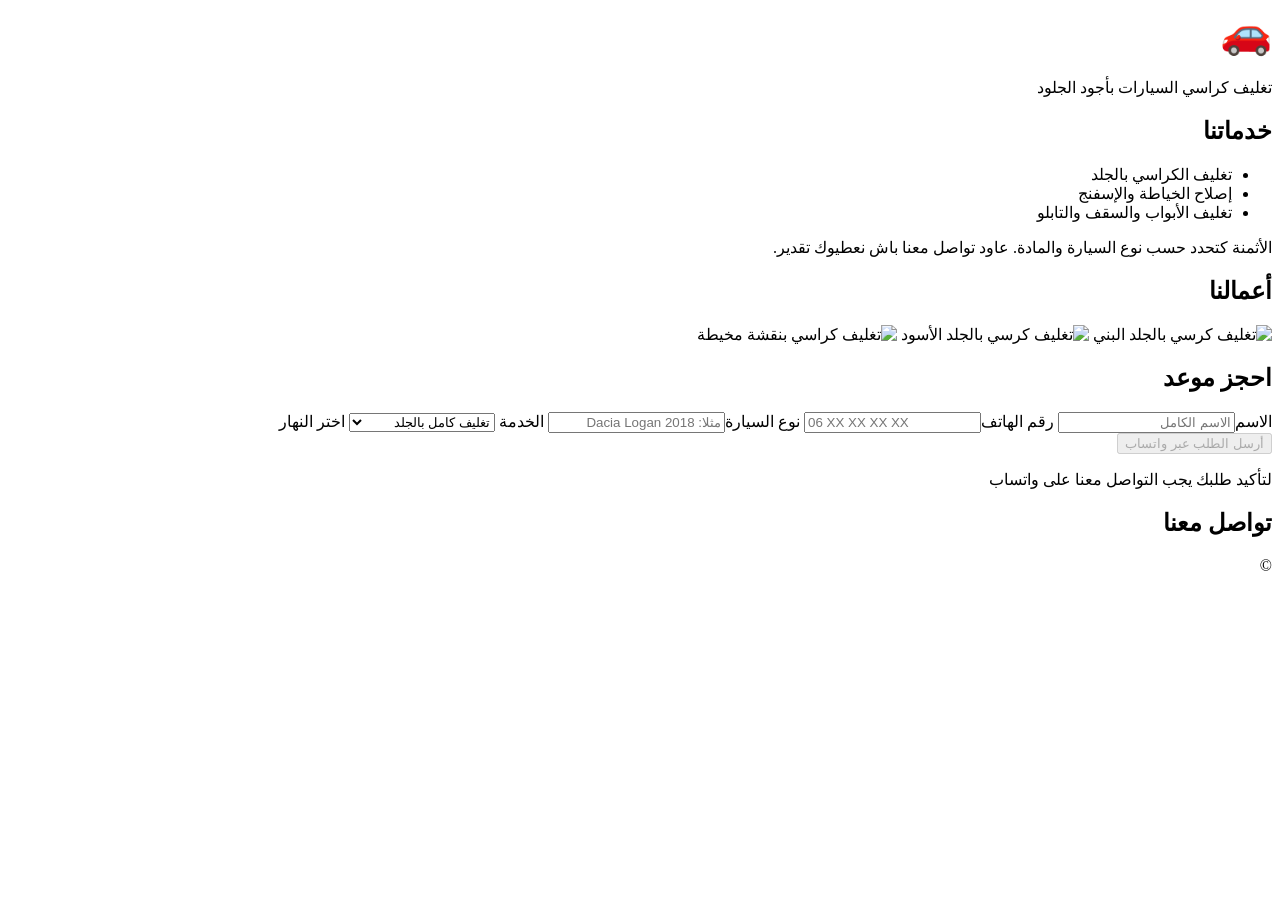
==== index.html @ 63fe9cb1 "Update stylesheet and script references in index.html" ====
<!DOCTYPE html>
<html lang="ar" dir="rtl">
<head>
<meta charset="utf-8">
<meta name="viewport" content="width=device-width, initial-scale=1, viewport-fit=cover">
<title>AUTO QUIR – حجز موعد</title>
<link rel="stylesheet" href="style.css">
</head>
<body>
<div class="w">
<header>
<div style="font-size:42px">🚗</div>
<h1 id="name"></h1>
<p>تغليف كراسي السيارات بأجود الجلود</p>
</header>

<section>
<h2>خدماتنا</h2>
<ul>
<li>تغليف الكراسي بالجلد</li>
<li>إصلاح الخياطة والإسفنج</li>
<li>تغليف الأبواب والسقف والتابلو</li>
</ul>
<p class="note">الأثمنة كتحدد حسب نوع السيارة والمادة. عاود تواصل معنا باش نعطيوك تقدير.</p>
</section>

<section>
<h2>أعمالنا</h2>
<div class="images">
<img src="images/brown.jpeg" alt="تغليف كرسي بالجلد البني" loading="lazy">
<img src="images/black.jpeg" alt="تغليف كرسي بالجلد الأسود" loading="lazy">
<img src="images/honey.jpeg" alt="تغليف كراسي بنقشة مخيطة" loading="lazy">
</div>
</section>

<section>
<h2>احجز موعد</h2>
<label>الاسم</label><input id="cn" placeholder="الاسم الكامل">
<label>رقم الهاتف</label><input id="cp" type="tel" inputmode="tel" placeholder="06 XX XX XX XX">
<label>نوع السيارة</label><input id="cc" placeholder="مثلا: Dacia Logan 2018">
<label>الخدمة</label>
<select id="cs"><option>تغليف كامل بالجلد</option><option>إصلاح</option><option>تغليف السقف / الأبواب</option><option>أخرى</option></select>
<label>اختر النهار</label><div class="row" id="days"></div>

<button class="btn" id="go" disabled>أرسل الطلب عبر واتساب</button>
<p class="note">لتأكيد طلبك يجب التواصل معنا على واتساب</p>
</section>

<section>
<h2>تواصل معنا</h2>
<p id="addr" style="margin:0 0 4px"></p>
<p id="hrs" style="margin:0 0 12px;color:var(--mut)"></p>
<div class="soc" id="soc"></div>
</section>
<footer>© <span id="yr"></span></footer>
</div>

<script src="script.js"></script>
</body>
</html>
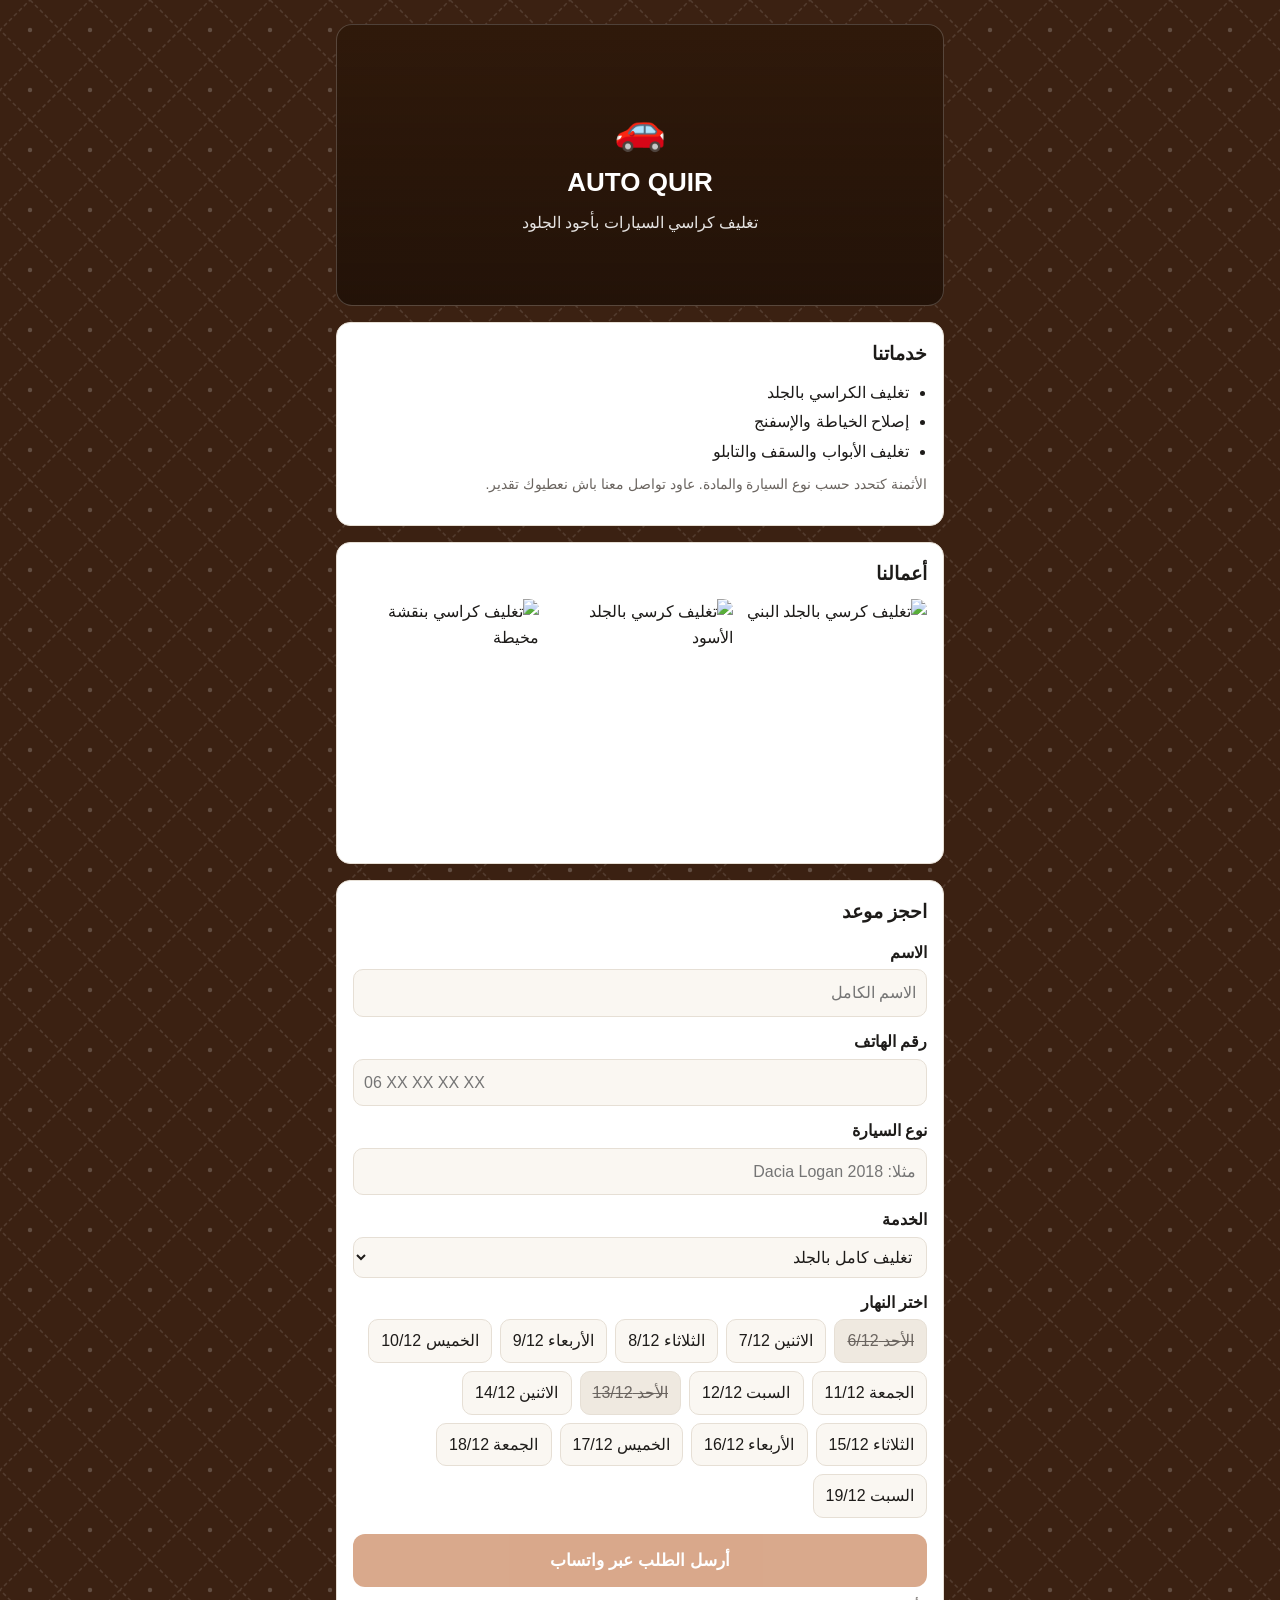
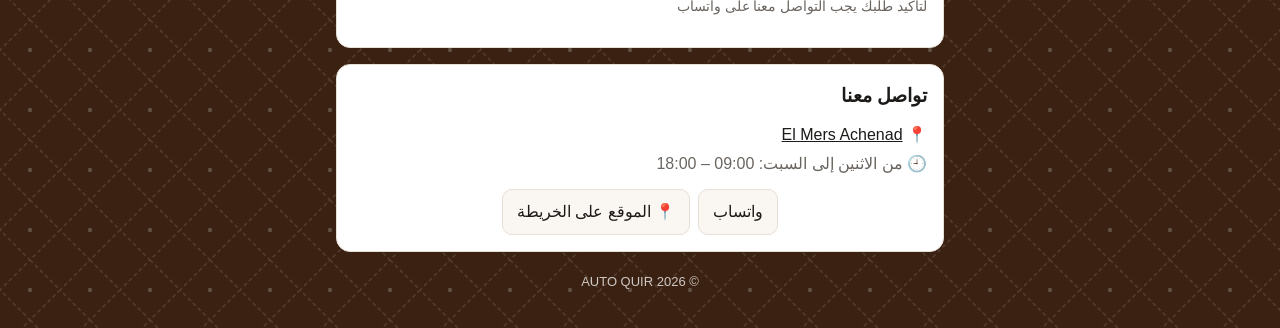
==== commit 6b10c4c4: "Update index.html" ====
--- a/index.html
+++ b/index.html
@@ -27,9 +27,9 @@
 <section>
 <h2>أعمالنا</h2>
 <div class="images">
-<img src="images/brown.jpeg" alt="تغليف كرسي بالجلد البني" loading="lazy">
-<img src="images/black.jpeg" alt="تغليف كرسي بالجلد الأسود" loading="lazy">
-<img src="images/honey.jpeg" alt="تغليف كراسي بنقشة مخيطة" loading="lazy">
+<img src="images/brown.jpg" alt="تغليف كرسي بالجلد البني" loading="lazy">
+<img src="images/black.jpg" alt="تغليف كرسي بالجلد الأسود" loading="lazy">
+<img src="images/honey.jpg" alt="تغليف كراسي بنقشة مخيطة" loading="lazy">
 </div>
 </section>
 
--- a/style.css
+++ b/style.css
@@ -0,0 +1,28 @@
+:root{box-sizing:border-box;padding-top:env(safe-area-inset-top,0px);padding-bottom:env(safe-area-inset-bottom,0px);--bg:#faf7f2;--card:#fff;--tx:#1d1b19;--mut:#6b6560;--ac:#b4541a;--acx:#fff;--bd:#e6dfd5;--busy:#efe9e0}
+html{scroll-padding-top:env(safe-area-inset-top,0px)}
+@media (prefers-color-scheme:dark){:root:not([data-theme="light"]){color-scheme:dark;--bg:#16130f;--card:#201c17;--tx:#f3eee7;--mut:#a39a8f;--ac:#e0763a;--acx:#16130f;--bd:#38322a;--busy:#2a251e}}
+:root[data-theme="dark"]{color-scheme:dark;--bg:#16130f;--card:#201c17;--tx:#f3eee7;--mut:#a39a8f;--ac:#e0763a;--acx:#16130f;--bd:#38322a;--busy:#2a251e}
+*{box-sizing:border-box}
+body{margin:0;background:#3b2112 url("data:image/svg+xml,%3Csvg xmlns='http://www.w3.org/2000/svg' width='60' height='60'%3E%3Cpath d='M30 0L60 30L30 60L0 30Z' fill='none' stroke='%23ffffff' stroke-opacity='.12' stroke-width='1.5' stroke-dasharray='4 3'/%3E%3Ccircle cx='30' cy='30' r='2.2' fill='%23ffffff' fill-opacity='.2'/%3E%3C/svg%3E");color:var(--tx);font-family:"Segoe UI",Tahoma,Arial,sans-serif;line-height:1.6}
+.w{max-width:640px;margin:0 auto;padding:16px}
+header{text-align:center;padding:70px 16px;margin-top:8px;border-radius:16px;color:#fff;border:1px solid rgba(255,255,255,.2);background:linear-gradient(rgba(25,13,6,.55),rgba(25,13,6,.8)),url("images/honey.jpg") center/cover no-repeat,#4a2810}
+h1{margin:0 0 6px;font-size:26px}
+header p{margin:0;color:rgba(255,255,255,.88)}
+section{background:var(--card);border:1px solid var(--bd);border-radius:14px;padding:16px;margin-top:16px}
+h2{margin:0 0 10px;font-size:19px}
+ul{margin:0;padding:0 18px}
+li{margin:4px 0}
+.row{display:flex;flex-wrap:wrap;gap:8px}
+.chip{border:1px solid var(--bd);background:var(--bg);color:var(--tx);border-radius:10px;padding:8px 12px;font:inherit;cursor:pointer}
+.chip.on{background:var(--ac);color:var(--acx);border-color:var(--ac)}
+.chip:disabled{background:var(--busy);color:var(--mut);text-decoration:line-through;cursor:not-allowed}
+label{display:block;margin:12px 0 4px;font-weight:600}
+input,select{width:100%;padding:10px;border:1px solid var(--bd);border-radius:10px;background:var(--bg);color:var(--tx);font:inherit}
+.btn{display:block;width:100%;margin-top:16px;padding:13px;border:0;border-radius:12px;background:var(--ac);color:var(--acx);font:inherit;font-weight:700;font-size:17px;cursor:pointer}
+.btn:disabled{opacity:.5;cursor:not-allowed}
+.soc{display:flex;flex-wrap:wrap;gap:8px;justify-content:center}
+.soc a{padding:9px 14px;border-radius:10px;border:1px solid var(--bd);color:var(--tx);text-decoration:none;background:var(--bg)}
+.note{color:var(--mut);font-size:14px;margin-top:8px}
+footer{text-align:center;color:rgba(255,255,255,.75);font-size:13px;padding:20px 0}
+.images{display:grid;grid-template-columns:repeat(3,1fr);gap:8px}
+.images img{width:100%;aspect-ratio:3/4;object-fit:cover;border-radius:10px;display:block}
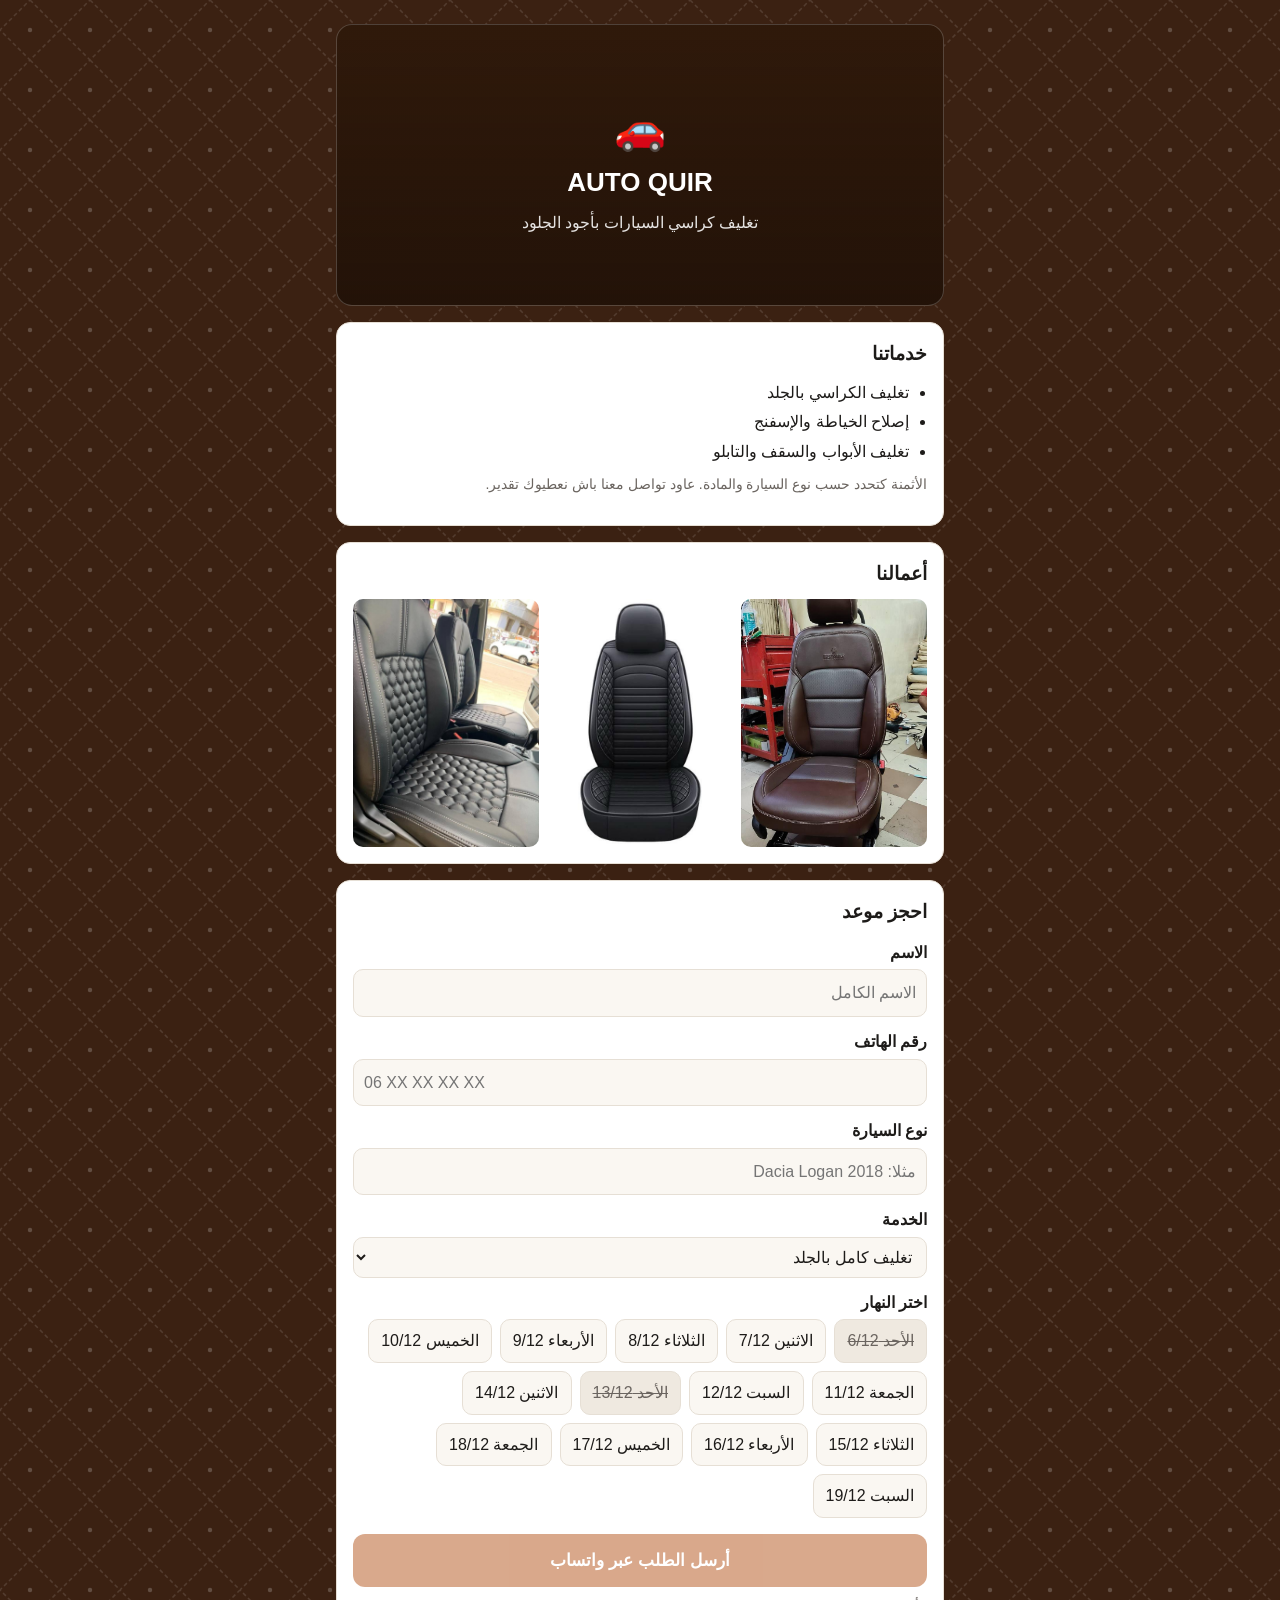
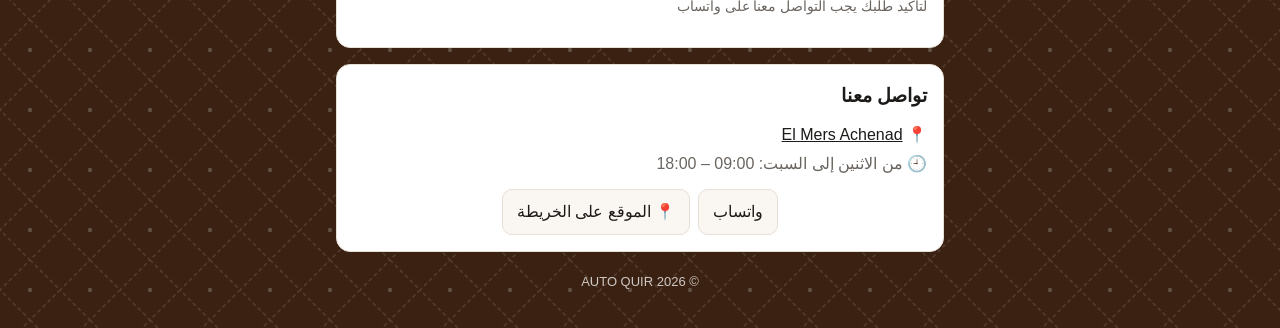
==== commit 71d5f9cf: "Update index.html" ====
--- a/index.html
+++ b/index.html
@@ -27,9 +27,9 @@
 <section>
 <h2>أعمالنا</h2>
 <div class="images">
-<img src="images/brown.jpg" alt="تغليف كرسي بالجلد البني" loading="lazy">
-<img src="images/black.jpg" alt="تغليف كرسي بالجلد الأسود" loading="lazy">
-<img src="images/honey.jpg" alt="تغليف كراسي بنقشة مخيطة" loading="lazy">
+<img src="brown.jpg" alt="تغليف كرسي بالجلد البني" loading="lazy">
+<img src="black.jpg" alt="تغليف كرسي بالجلد الأسود" loading="lazy">
+<img src="/honey.jpg" alt="تغليف كراسي بنقشة مخيطة" loading="lazy">
 </div>
 </section>
 
